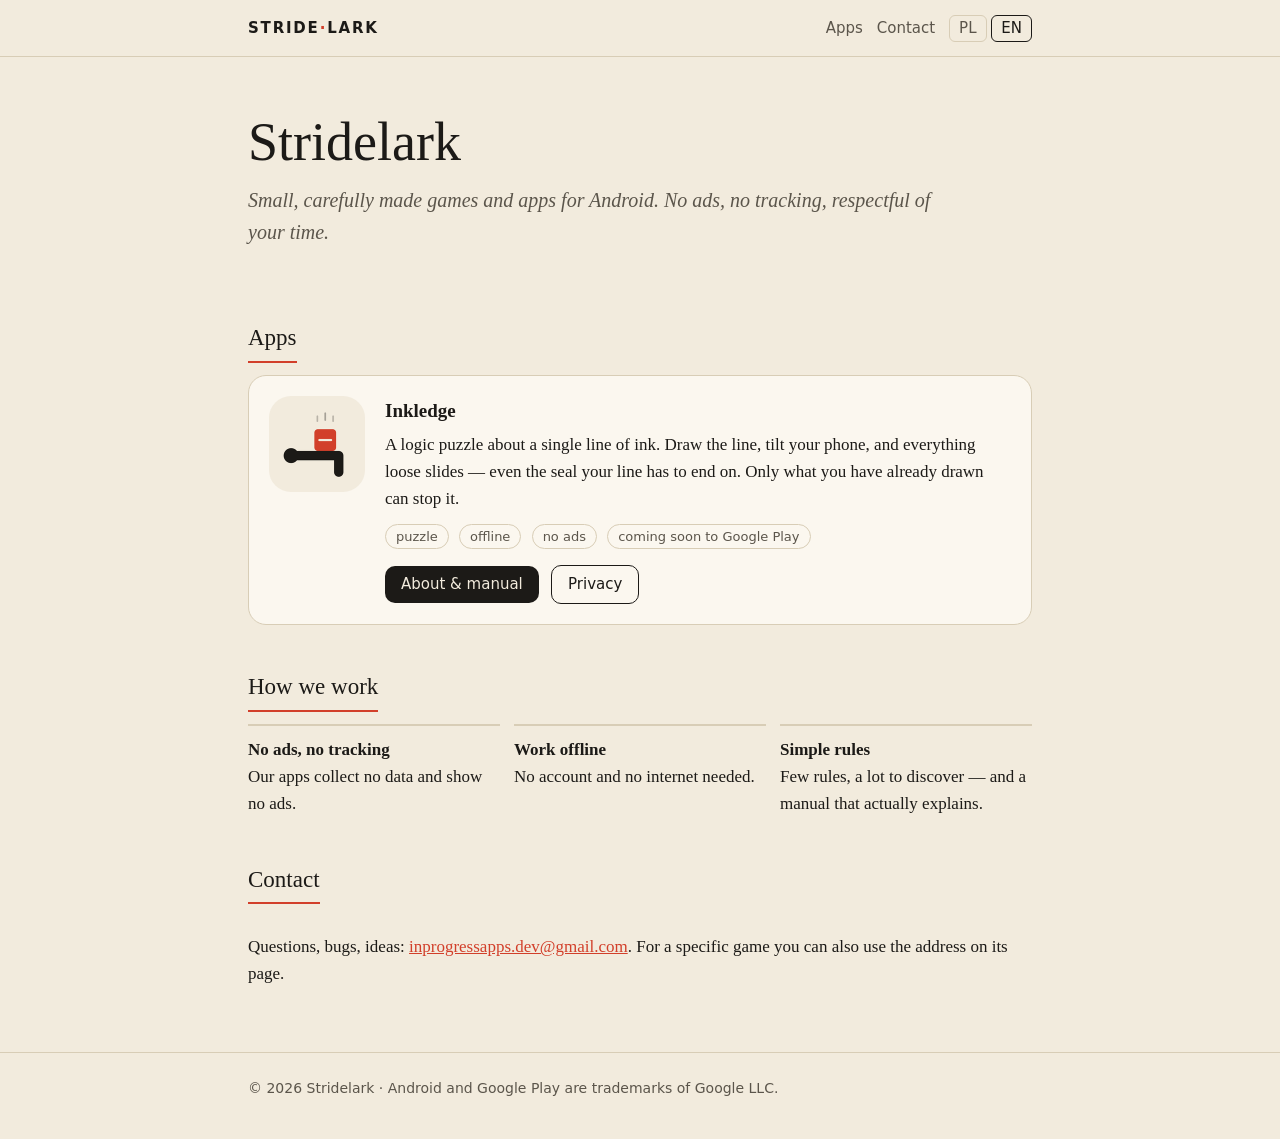
==== index.html @ 9a071e55 "Stridelark: strona studia, Inkledge (instrukcja, prywatność, warunki) Co-Authored-By: Claude Opus 5." ====
<!doctype html>
<html lang="pl" data-title-pl="Stridelark — gry i aplikacje na Androida"
      data-title-en="Stridelark — games and apps for Android">
<head>
<meta charset="utf-8">
<meta name="viewport" content="width=device-width, initial-scale=1">
<title>Stridelark</title>
<meta name="description" content="Stridelark: small games and apps for Android. No ads, no tracking.">
<link rel="icon" href="img/inkledge-ikona.png">
<link rel="stylesheet" href="style.css">
<script src="lang.js"></script>
</head>
<body>
<header class="top"><div class="wrap">
  <a class="brand" href="./">STRIDE<span>·</span>LARK</a>
  <nav>
    <a href="#aplikacje"><span lang="pl">Aplikacje</span><span lang="en">Apps</span></a>
    <a href="#kontakt"><span lang="pl">Kontakt</span><span lang="en">Contact</span></a>
    <span class="lang"><button data-set="pl">PL</button> <button data-set="en">EN</button></span>
  </nav>
</div></header>

<main class="wrap">
  <section class="hero">
    <h1>Stridelark</h1>
    <p class="lead" lang="pl">Małe, przemyślane gry i aplikacje na Androida. Bez reklam, bez śledzenia,
      z szacunkiem dla Twojego czasu.</p>
    <p class="lead" lang="en">Small, carefully made games and apps for Android. No ads, no tracking,
      respectful of your time.</p>
  </section>

  <h2 id="aplikacje"><span lang="pl">Aplikacje</span><span lang="en">Apps</span></h2>

  <article class="app">
    <img src="img/inkledge-ikona.png" alt="Inkledge">
    <div>
      <h3>Inkledge</h3>
      <p lang="pl">Gra logiczna o jednej kresce tuszu. Rysujesz kreskę, przechylasz telefon, a wszystko,
        co leży luźno, zsuwa się — także pieczęć, na której kreska ma się skończyć. Zatrzyma ją tylko to,
        co już narysowałeś.</p>
      <p lang="en">A logic puzzle about a single line of ink. Draw the line, tilt your phone, and
        everything loose slides — even the seal your line has to end on. Only what you have already
        drawn can stop it.</p>
      <p>
        <span class="tag" lang="pl">łamigłówka</span><span class="tag" lang="en">puzzle</span>
        <span class="tag" lang="pl">offline</span><span class="tag" lang="en">offline</span>
        <span class="tag" lang="pl">bez reklam</span><span class="tag" lang="en">no ads</span>
        <span class="tag" lang="pl">wkrótce w Google Play</span><span class="tag" lang="en">coming soon to Google Play</span>
      </p>
      <a class="btn" href="inkledge/"><span lang="pl">O grze i instrukcja</span><span lang="en">About &amp; manual</span></a>
      <a class="btn ghost" href="inkledge/privacy.html"><span lang="pl">Prywatność</span><span lang="en">Privacy</span></a>
    </div>
  </article>

  <h2><span lang="pl">Jak pracujemy</span><span lang="en">How we work</span></h2>
  <div class="values">
    <div lang="pl"><b>Bez reklam i śledzenia</b>Nasze aplikacje nie zbierają danych i nie pokazują reklam.</div>
    <div lang="en"><b>No ads, no tracking</b>Our apps collect no data and show no ads.</div>
    <div lang="pl"><b>Działają offline</b>Nie potrzebujesz konta ani internetu.</div>
    <div lang="en"><b>Work offline</b>No account and no internet needed.</div>
    <div lang="pl"><b>Proste zasady</b>Mało reguł, dużo do odkrycia — i instrukcja, która naprawdę tłumaczy.</div>
    <div lang="en"><b>Simple rules</b>Few rules, a lot to discover — and a manual that actually explains.</div>
  </div>

  <h2 id="kontakt"><span lang="pl">Kontakt</span><span lang="en">Contact</span></h2>
  <p lang="pl">Pytania, błędy, pomysły: <a href="mailto:inprogressapps.dev@gmail.com">inprogressapps.dev@gmail.com</a>.
    W sprawie konkretnej gry możesz też pisać na jej adres podany na jej stronie.</p>
  <p lang="en">Questions, bugs, ideas: <a href="mailto:inprogressapps.dev@gmail.com">inprogressapps.dev@gmail.com</a>.
    For a specific game you can also use the address on its page.</p>
</main>

<footer><div class="wrap">
  © 2026 Stridelark ·
  <span lang="pl">Android i Google Play są znakami towarowymi Google LLC.</span>
  <span lang="en">Android and Google Play are trademarks of Google LLC.</span>
</div></footer>
</body>
</html>
---- style.css ----
:root {
  --paper: #f2ebdd;
  --paper-2: #e7decb;
  --ink: #1c1a17;
  --muted: #5b554b;
  --line: #d8cdb6;
  --seal: #d23f2a;
  --card: #fbf7ef;
}
@media (prefers-color-scheme: dark) {
  :root {
    --paper: #12110f;
    --paper-2: #1b1916;
    --ink: #eee6d6;
    --muted: #a69e90;
    --line: #34302a;
    --seal: #e2583f;
    --card: #1b1916;
  }
}
* { box-sizing: border-box; }
html { -webkit-text-size-adjust: 100%; }
body {
  margin: 0;
  background: var(--paper);
  color: var(--ink);
  font: 17px/1.6 Georgia, 'Times New Roman', serif;
}
a { color: var(--seal); }
img { max-width: 100%; height: auto; display: block; }
.wrap { max-width: 820px; margin: 0 auto; padding: 0 18px; }

header.top {
  border-bottom: 1px solid var(--line);
  font: 15px/1 system-ui, -apple-system, 'Segoe UI', Roboto, sans-serif;
}
header.top .wrap { display: flex; align-items: center; gap: 16px; min-height: 56px; }
.brand { font-weight: 700; letter-spacing: .12em; text-decoration: none; color: var(--ink); }
.brand span { color: var(--seal); }
header.top nav { margin-left: auto; display: flex; gap: 14px; align-items: center; flex-wrap: wrap; }
header.top nav a { color: var(--muted); text-decoration: none; }
header.top nav a:hover { color: var(--ink); }
.lang button {
  font: inherit; background: none; border: 1px solid var(--line); color: var(--muted);
  padding: 5px 9px; border-radius: 6px; cursor: pointer;
}
.lang button[aria-pressed="true"] { color: var(--ink); border-color: var(--ink); }

.hero { padding: 56px 0 28px; }
.hero h1 { font-size: clamp(34px, 7vw, 54px); line-height: 1.1; margin: 0 0 12px; font-weight: 400; }
.hero p.lead { font-size: 20px; color: var(--muted); font-style: italic; margin: 0; max-width: 36em; }

h2 {
  font-size: 23px; font-weight: 400; margin: 44px 0 12px;
  padding-bottom: 4px; border-bottom: 2px solid var(--seal); display: inline-block;
}
h3 { font-size: 19px; margin: 26px 0 6px; }

.app {
  display: flex; gap: 20px; align-items: flex-start;
  background: var(--card); border: 1px solid var(--line); border-radius: 18px; padding: 20px;
}
.app img { width: 96px; height: 96px; border-radius: 22px; flex: none; }
.app h3 { margin: 0 0 4px; }
.app p { margin: 0 0 10px; }
.tag {
  display: inline-block; font: 13px/1 system-ui, sans-serif; color: var(--muted);
  border: 1px solid var(--line); border-radius: 99px; padding: 5px 10px; margin: 0 6px 6px 0;
}
.btn {
  display: inline-block; font: 15px/1 system-ui, sans-serif; text-decoration: none;
  background: var(--ink); color: var(--paper); padding: 11px 16px; border-radius: 10px; margin-right: 8px;
}
.btn.ghost { background: none; color: var(--ink); border: 1px solid var(--ink); }

.values { display: grid; grid-template-columns: repeat(auto-fit, minmax(220px, 1fr)); gap: 14px; }
.values div { border-top: 2px solid var(--line); padding-top: 10px; }
.values b { display: block; }

.shots { display: grid; grid-template-columns: repeat(4, 1fr); gap: 12px; margin: 20px 0; }
.shots img { border-radius: 14px; border: 1px solid var(--line); }
@media (max-width: 640px) {
  .shots { grid-template-columns: repeat(2, 1fr); }
  .app { flex-direction: column; }
}

ol.rules { padding-left: 1.3em; }
ol.rules li { margin-bottom: 8px; }
table { width: 100%; border-collapse: collapse; margin: 10px 0; }
th, td { text-align: left; vertical-align: top; padding: 9px 10px 9px 0; border-bottom: 1px solid var(--line); }
th { font-weight: 700; width: 38%; }
details { border-bottom: 1px solid var(--line); padding: 10px 0; }
summary { cursor: pointer; font-weight: 700; }
.toc { columns: 2; column-gap: 28px; padding-left: 1.2em; }
@media (max-width: 640px) { .toc { columns: 1; } }

footer {
  margin-top: 64px; border-top: 1px solid var(--line); padding: 24px 0 40px;
  color: var(--muted); font: 14px/1.6 system-ui, sans-serif;
}

/* Language switching: elements carry lang="pl" or lang="en"; the page shows one. */
html[data-lang="pl"] [lang="en"]:not(html),
html[data-lang="en"] [lang="pl"]:not(html) { display: none !important; }
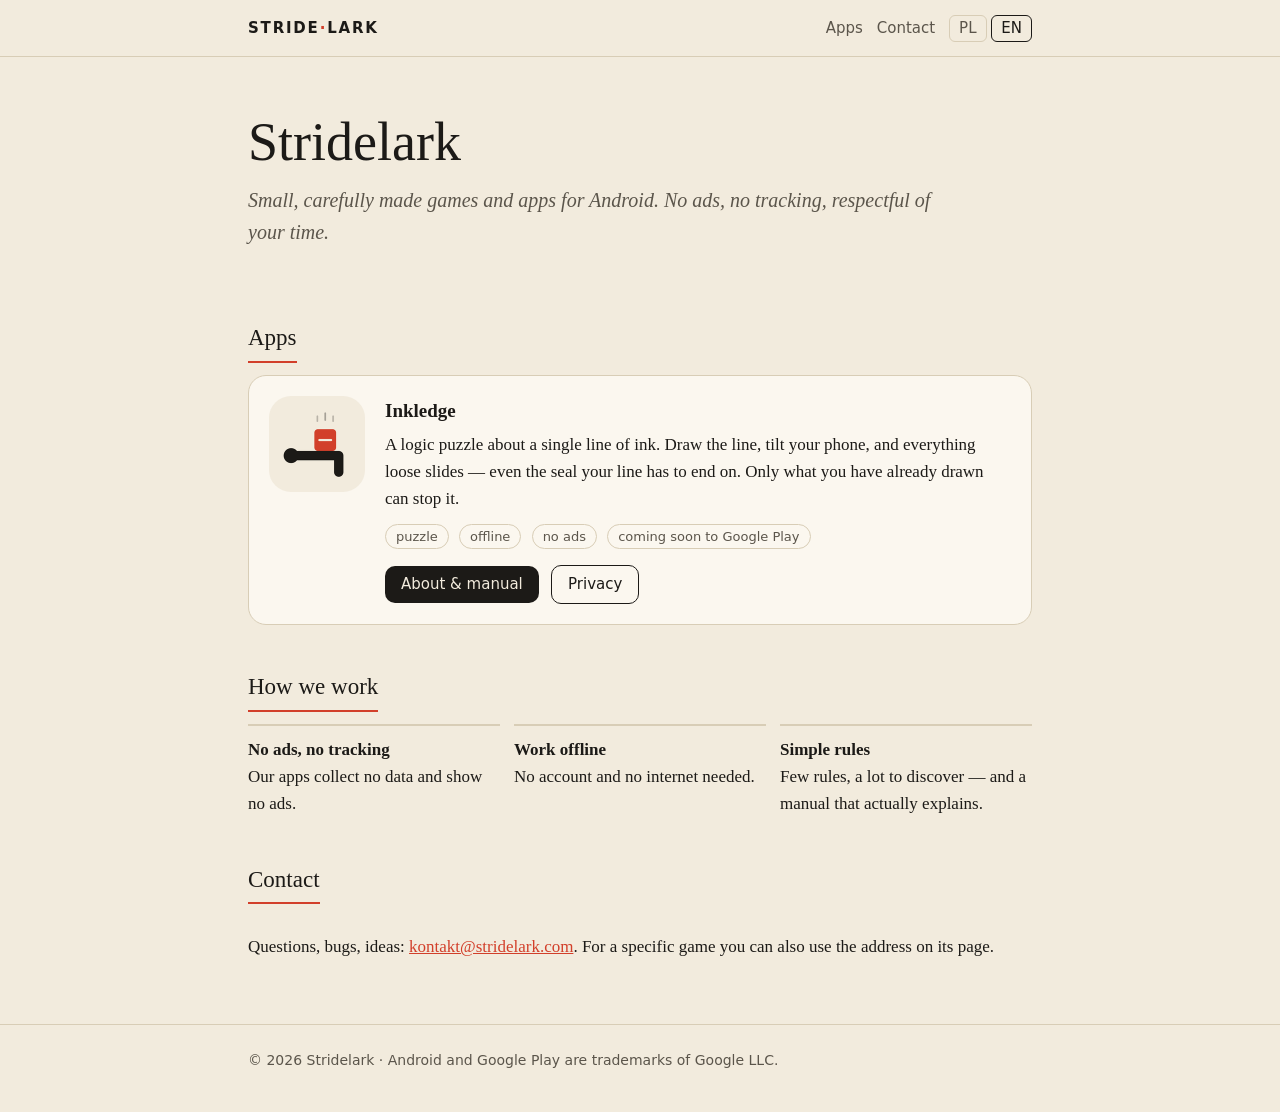
==== commit 95c7ff33: "Kontakt: adresy w domenie stridelark.com Co-Authored-By: Claude Opus 5.5 <noreply@anthropic.com>" ====
--- a/index.html
+++ b/index.html
@@ -63,9 +63,9 @@
   </div>
 
   <h2 id="kontakt"><span lang="pl">Kontakt</span><span lang="en">Contact</span></h2>
-  <p lang="pl">Pytania, błędy, pomysły: <a href="mailto:inprogressapps.dev@gmail.com">inprogressapps.dev@gmail.com</a>.
+  <p lang="pl">Pytania, błędy, pomysły: <a href="mailto:kontakt@stridelark.com">kontakt@stridelark.com</a>.
     W sprawie konkretnej gry możesz też pisać na jej adres podany na jej stronie.</p>
-  <p lang="en">Questions, bugs, ideas: <a href="mailto:inprogressapps.dev@gmail.com">inprogressapps.dev@gmail.com</a>.
+  <p lang="en">Questions, bugs, ideas: <a href="mailto:kontakt@stridelark.com">kontakt@stridelark.com</a>.
     For a specific game you can also use the address on its page.</p>
 </main>
 
